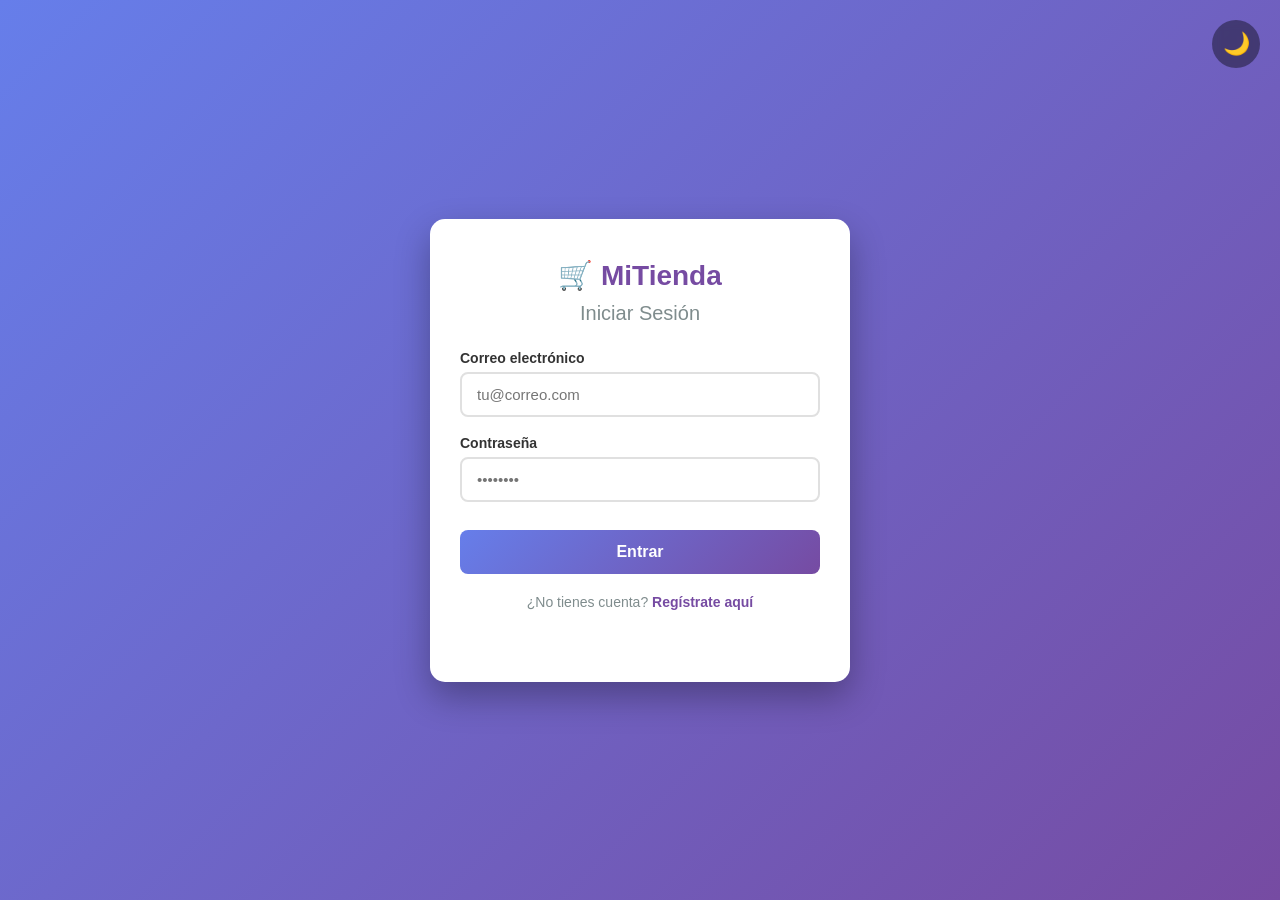
==== wwwroot/carrito.html @ a87414fd "Prepare TiendaApp for Render deployment" ====
﻿<!DOCTYPE html>
<html lang="es">
<head>
<meta charset="UTF-8">
<meta name="viewport" content="width=device-width, initial-scale=1.0">
<title>Carrito - MiTienda</title>
<link rel="stylesheet" href="css/styles.css">
</head>
<body>
<header class="main-header">
  <div class="logo">🛒 MiTienda</div>
  <nav><a id="adminLink" href="admin.html" style="display:none;">Admin</a>
    <a href="index.html">Inicio</a>
    <a href="carrito.html">🛍️ Carrito <span id="cartCount" class="badge">0</span></a>
    <span id="userInfo" class="user-info"></span>
    <button class="btn-tema" onclick="toggleTema()"><span id="iconoTema">🌙</span></button>
    <button id="logoutBtn" class="btn-logout">Salir</button>
  </nav>
</header>
<section class="carrito-section">
  <h2>Tu Carrito de Compras</h2>
  <div id="carritoContainer"></div>
  <div id="carritoResumen" class="carrito-resumen" style="display:none;">
    <h3>Total: <span id="totalPrecio">$0.00</span></h3>
    <button id="btnComprar" class="btn-primary">Finalizar Compra</button>
  </div>
</section>
<footer class="main-footer"><p>&copy; 2024 MiTienda</p></footer>
<script src="js/api.js"></script>
<script src="js/auth.js"></script>
<script src="js/carrito.js"></script>
<script>
function toggleTema(){document.body.classList.toggle('dark');const o=document.body.classList.contains('dark');localStorage.setItem('tema',o?'oscuro':'claro');document.getElementById('iconoTema').textContent=o?'☀️':'🌙';}
if(localStorage.getItem('tema')==='oscuro'){document.body.classList.add('dark');document.getElementById('iconoTema').textContent='☀️';}
function renderCarrito(){
  const c=document.getElementById('carritoContainer');
  const r=document.getElementById('carritoResumen');
  const items=JSON.parse(localStorage.getItem('carrito')||'[]');
  if(items.length===0){
    c.innerHTML='<div class="carrito-vacio"><p>🛒 Tu carrito está vacío</p><a href="index.html" class="btn-primary" style="display:inline-block;text-decoration:none;padding:12px 30px;max-width:250px;margin:20px auto 0;">Ver productos</a></div>';
    r.style.display='none';return;
  }
  c.innerHTML=items.map(i=>`<div class="carrito-item"><div class="img">${i.emoji}</div><div class="info"><h4>${i.nombre}</h4><div class="precio">$${Number(i.precio).toFixed(2)} × ${i.cantidad} = $${(i.precio*i.cantidad).toFixed(2)}</div></div><button class="btn-eliminar" onclick="eliminar(${i.id})">🗑️</button></div>`).join('');
  const total=items.reduce((s,i)=>s+i.precio*i.cantidad,0);
  r.style.display='block';
  document.getElementById('totalPrecio').textContent='$'+total.toFixed(2);
}
function eliminar(id){let c=JSON.parse(localStorage.getItem('carrito')||'[]');c=c.filter(i=>i.id!==id);localStorage.setItem('carrito',JSON.stringify(c));actualizarContador();renderCarrito();}
document.getElementById('btnComprar').addEventListener('click',()=>{alert('🎉 ¡Gracias por tu compra!');localStorage.removeItem('carrito');actualizarContador();renderCarrito();});
document.addEventListener('DOMContentLoaded',renderCarrito);
</script>
</body>
</html>
---- wwwroot/css/styles.css ----
﻿:root{
  --bg-body:#f4f6f9;
  --bg-card:#fff;
  --bg-header:#2c3e50;
  --bg-img:linear-gradient(135deg,#f5f7fa,#c3cfe2);
  --bg-item:#fff;
  --bg-footer:#2c3e50;
  --tx:#333;
  --tx-titulo:#2c3e50;
  --tx-sec:#7f8c8d;
  --tx-header:#fff;
  --tx-info:#bdc3c7;
  --borde:#e0e0e0;
  --precio:#27ae60;
  --pri:#3498db;
  --pri-h:#2980b9;
  --peligro:#e74c3c;
  --peligro-h:#c0392b;
  --sombra:rgba(0,0,0,.08);
  --sombra-h:rgba(0,0,0,.15)
}
body.dark{--bg-body:#121212;--bg-card:#1e1e1e;--bg-header:#000;--bg-img:linear-gradient(135deg,#2a2a2a,#1a1a1a);--bg-item:#1e1e1e;--bg-footer:#000;--tx:#e0e0e0;--tx-titulo:#f5f5f5;--tx-sec:#a0a0a0;--tx-header:#fff;--tx-info:#a0a0a0;--borde:#333;--precio:#2ecc71;--pri:#2980b9;--pri-h:#3498db;--peligro:#c0392b;--peligro-h:#e74c3c;--sombra:rgba(255,255,255,.05);--sombra-h:rgba(255,255,255,.1)}
*{margin:0;padding:0;box-sizing:border-box;font-family:'Segoe UI',Arial,sans-serif;transition:background-color .3s,color .3s,border-color .3s}
body{background:var(--bg-body);color:var(--tx);min-height:100vh}
.visa{display:none}.visa.activa{display:block}
.btn-tema{background:rgba(255,255,255,.15);color:#fff;border:none;width:42px;height:42px;border-radius:50%;cursor:pointer;font-size:18px;display:flex;align-items:center;justify-content:center;transition:.3s}
.btn-tema:hover{background:rgba(255,255,255,.3);transform:rotate(20deg)}
.btn-tema-flotante{position:fixed;top:20px;right:20px;background:rgba(0,0,0,.4);color:#fff;border:none;width:48px;height:48px;border-radius:50%;cursor:pointer;font-size:22px;display:flex;align-items:center;justify-content:center;z-index:9999;backdrop-filter:blur(5px)}
.btn-tema-flotante:hover{background:rgba(0,0,0,.6);transform:rotate(20deg)}
.auth-body{display:flex;align-items:center;justify-content:center;min-height:100vh;background:linear-gradient(135deg,#667eea,#764ba2);padding:20px}
body.dark .auth-body{background:linear-gradient(135deg,#1a1a2e,#16213e)}
.auth-container{width:100%;max-width:420px}
.auth-card{background:var(--bg-card);padding:40px 30px;border-radius:15px;box-shadow:0 15px 35px rgba(0,0,0,.3);text-align:center}
.auth-card h1{color:#764ba2;margin-bottom:10px;font-size:28px}
body.dark .auth-card h1{color:#a29bfe}
.auth-card h2{color:var(--tx-sec);font-weight:400;margin-bottom:25px;font-size:20px}
.input-group{text-align:left;margin-bottom:18px}
.input-group label{display:block;font-size:14px;color:var(--tx);margin-bottom:6px;font-weight:600}
.input-group input{width:100%;padding:12px 15px;border:2px solid var(--borde);border-radius:8px;font-size:15px;background:var(--bg-card);color:var(--tx)}
.input-group input:focus{outline:none;border-color:#764ba2}
.btn-primary{width:100%;background:linear-gradient(135deg,#667eea,#764ba2);color:#fff;border:none;padding:13px;border-radius:8px;font-size:16px;font-weight:600;cursor:pointer;margin-top:10px}
.btn-primary:hover{transform:translateY(-2px);box-shadow:0 8px 20px rgba(118,75,162,.4)}
.auth-link{margin-top:20px;font-size:14px;color:var(--tx-sec)}
.auth-link a{color:#764ba2;text-decoration:none;font-weight:600;cursor:pointer}
body.dark .auth-link a{color:#a29bfe}
.error-msg{color:var(--peligro);font-size:14px;margin-top:12px;min-height:20px}
.main-header{background:var(--bg-header);color:var(--tx-header);padding:15px 30px;display:flex;justify-content:space-between;align-items:center;box-shadow:0 2px 10px rgba(0,0,0,.2);position:sticky;top:0;z-index:100}
.logo{font-size:22px;font-weight:bold}
.main-header nav{display:flex;align-items:center;gap:20px}
.main-header nav a{color:var(--tx-header);text-decoration:none;font-weight:500;cursor:pointer}
.main-header nav a:hover{color:var(--pri)}
.badge{background:var(--peligro);color:#fff;padding:2px 8px;border-radius:12px;font-size:12px;font-weight:bold;margin-left:5px}
.user-info{font-size:14px;color:var(--tx-info)}
.btn-logout{background:var(--peligro);color:#fff;border:none;padding:8px 15px;border-radius:6px;cursor:pointer;font-size:14px}
.hero{background:linear-gradient(135deg,#667eea,#764ba2);color:#fff;text-align:center;padding:60px 20px}
body.dark .hero{background:linear-gradient(135deg,#1a1a2e,#16213e)}
.hero h1{font-size:40px;margin-bottom:10px}
.hero p{font-size:18px;opacity:.9}
.productos-section{max-width:1200px;margin:40px auto;padding:0 20px}
.productos-section h2{text-align:center;margin-bottom:30px;color:var(--tx-titulo);font-size:28px}
.productos-grid{display:grid;grid-template-columns:repeat(auto-fill,minmax(240px,1fr));gap:25px}
.producto-card{background:var(--bg-card);border-radius:12px;overflow:hidden;box-shadow:0 4px 15px var(--sombra);display:flex;flex-direction:column}
.producto-card:hover{transform:translateY(-5px);box-shadow:0 10px 25px var(--sombra-h)}
.producto-img{width:100%;height:180px;display:flex;align-items:center;justify-content:center;font-size:70px;background:var(--bg-img)}
.producto-info{padding:18px;flex-grow:1;display:flex;flex-direction:column}
.producto-info h3{color:var(--tx-titulo);margin-bottom:8px;font-size:17px}
.producto-info p{color:var(--tx-sec);font-size:14px;margin-bottom:12px;flex-grow:1}
.producto-precio{font-size:20px;font-weight:bold;color:var(--precio);margin-bottom:12px}
.btn-agregar{background:var(--pri);color:#fff;border:none;padding:10px;border-radius:6px;cursor:pointer;font-weight:600;width:100%}
.btn-agregar:hover{background:var(--pri-h)}
.carrito-section{max-width:900px;margin:40px auto;padding:0 20px;min-height:calc(100vh - 250px)}
.carrito-section h2{color:var(--tx-titulo);margin-bottom:25px;text-align:center}
.carrito-item{background:var(--bg-item);display:flex;align-items:center;padding:15px;border-radius:10px;margin-bottom:15px;box-shadow:0 2px 10px var(--sombra);gap:15px}
.carrito-item .img{font-size:40px;background:var(--bg-body);padding:10px;border-radius:8px}
.carrito-item .info{flex-grow:1}
.carrito-item h4{color:var(--tx-titulo);margin-bottom:5px}
.carrito-item .precio{color:var(--precio);font-weight:bold}
.btn-eliminar{background:var(--peligro);color:#fff;border:none;padding:8px 12px;border-radius:6px;cursor:pointer;font-size:14px}
.carrito-resumen{background:var(--bg-card);padding:25px;border-radius:10px;text-align:right;box-shadow:0 4px 15px var(--sombra);margin-top:20px}
.carrito-resumen h3{color:var(--tx-titulo);margin-bottom:15px}
.carrito-resumen #totalPrecio{color:var(--precio)}
.carrito-vacio{text-align:center;padding:60px 20px;color:var(--tx-sec)}
.main-footer{background:var(--bg-footer);color:#fff;text-align:center;padding:20px;margin-top:60px}
.notificacion{position:fixed;bottom:30px;right:30px;background:#27ae60;color:#fff;padding:15px 25px;border-radius:8px;box-shadow:0 5px 20px rgba(0,0,0,.3);z-index:9999;font-weight:600}
@media(max-width:600px){.main-header{flex-direction:column;gap:12px;padding:15px}.main-header nav{flex-wrap:wrap;justify-content:center;gap:12px}.hero h1{font-size:28px}}
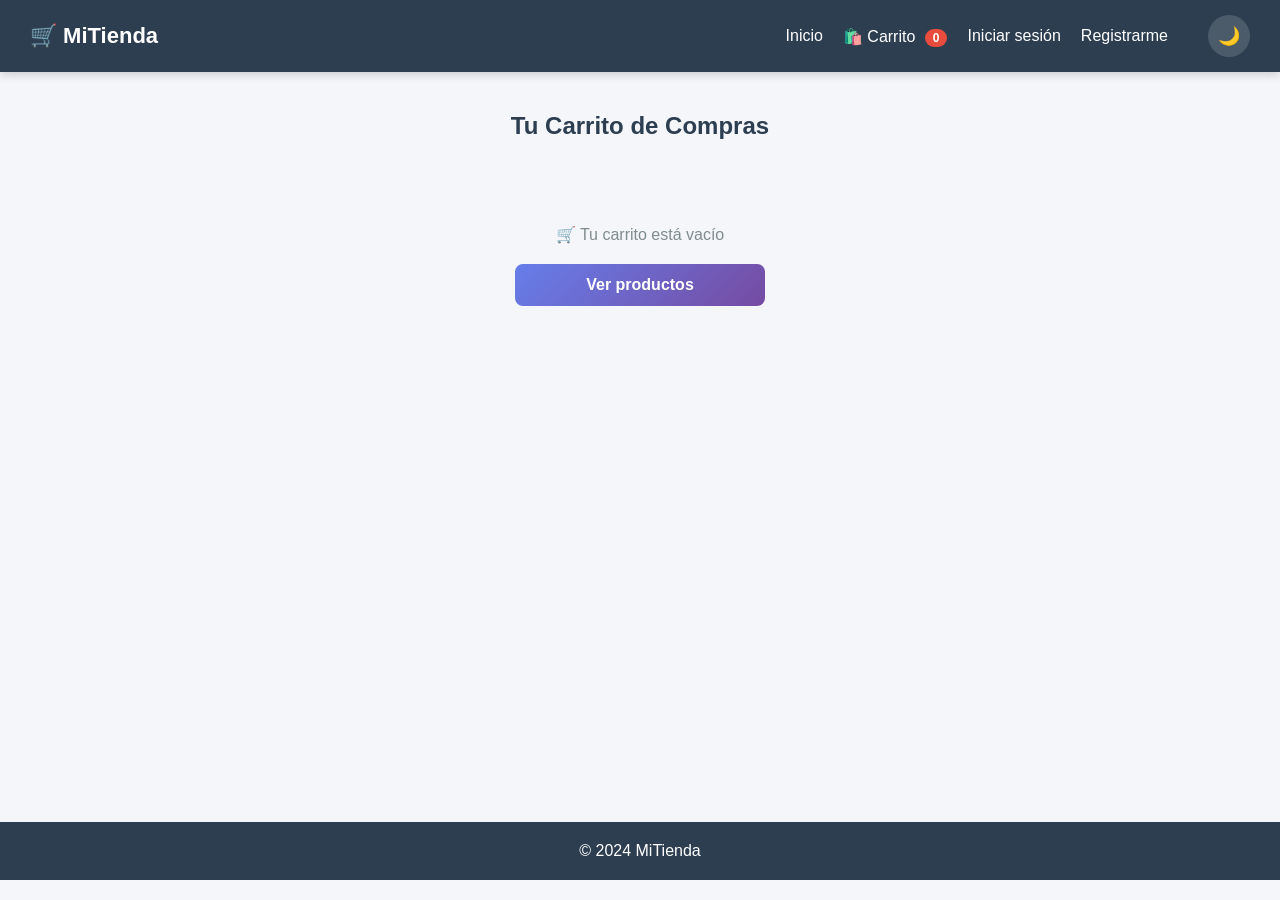
==== commit d969e0c8: "Allow public access to storefront Co-authored-by: Copilot <223556219+Copilot@users.noreply.github.co" ====
--- a/wwwroot/carrito.html
+++ b/wwwroot/carrito.html
@@ -12,6 +12,8 @@
   <nav><a id="adminLink" href="admin.html" style="display:none;">Admin</a>
     <a href="index.html">Inicio</a>
     <a href="carrito.html">🛍️ Carrito <span id="cartCount" class="badge">0</span></a>
+    <a id="loginLink" href="login.html">Iniciar sesión</a>
+    <a id="registerLink" href="registro.html">Registrarme</a>
     <span id="userInfo" class="user-info"></span>
     <button class="btn-tema" onclick="toggleTema()"><span id="iconoTema">🌙</span></button>
     <button id="logoutBtn" class="btn-logout">Salir</button>
@@ -51,4 +53,3 @@
 </script>
 </body>
 </html>
-
